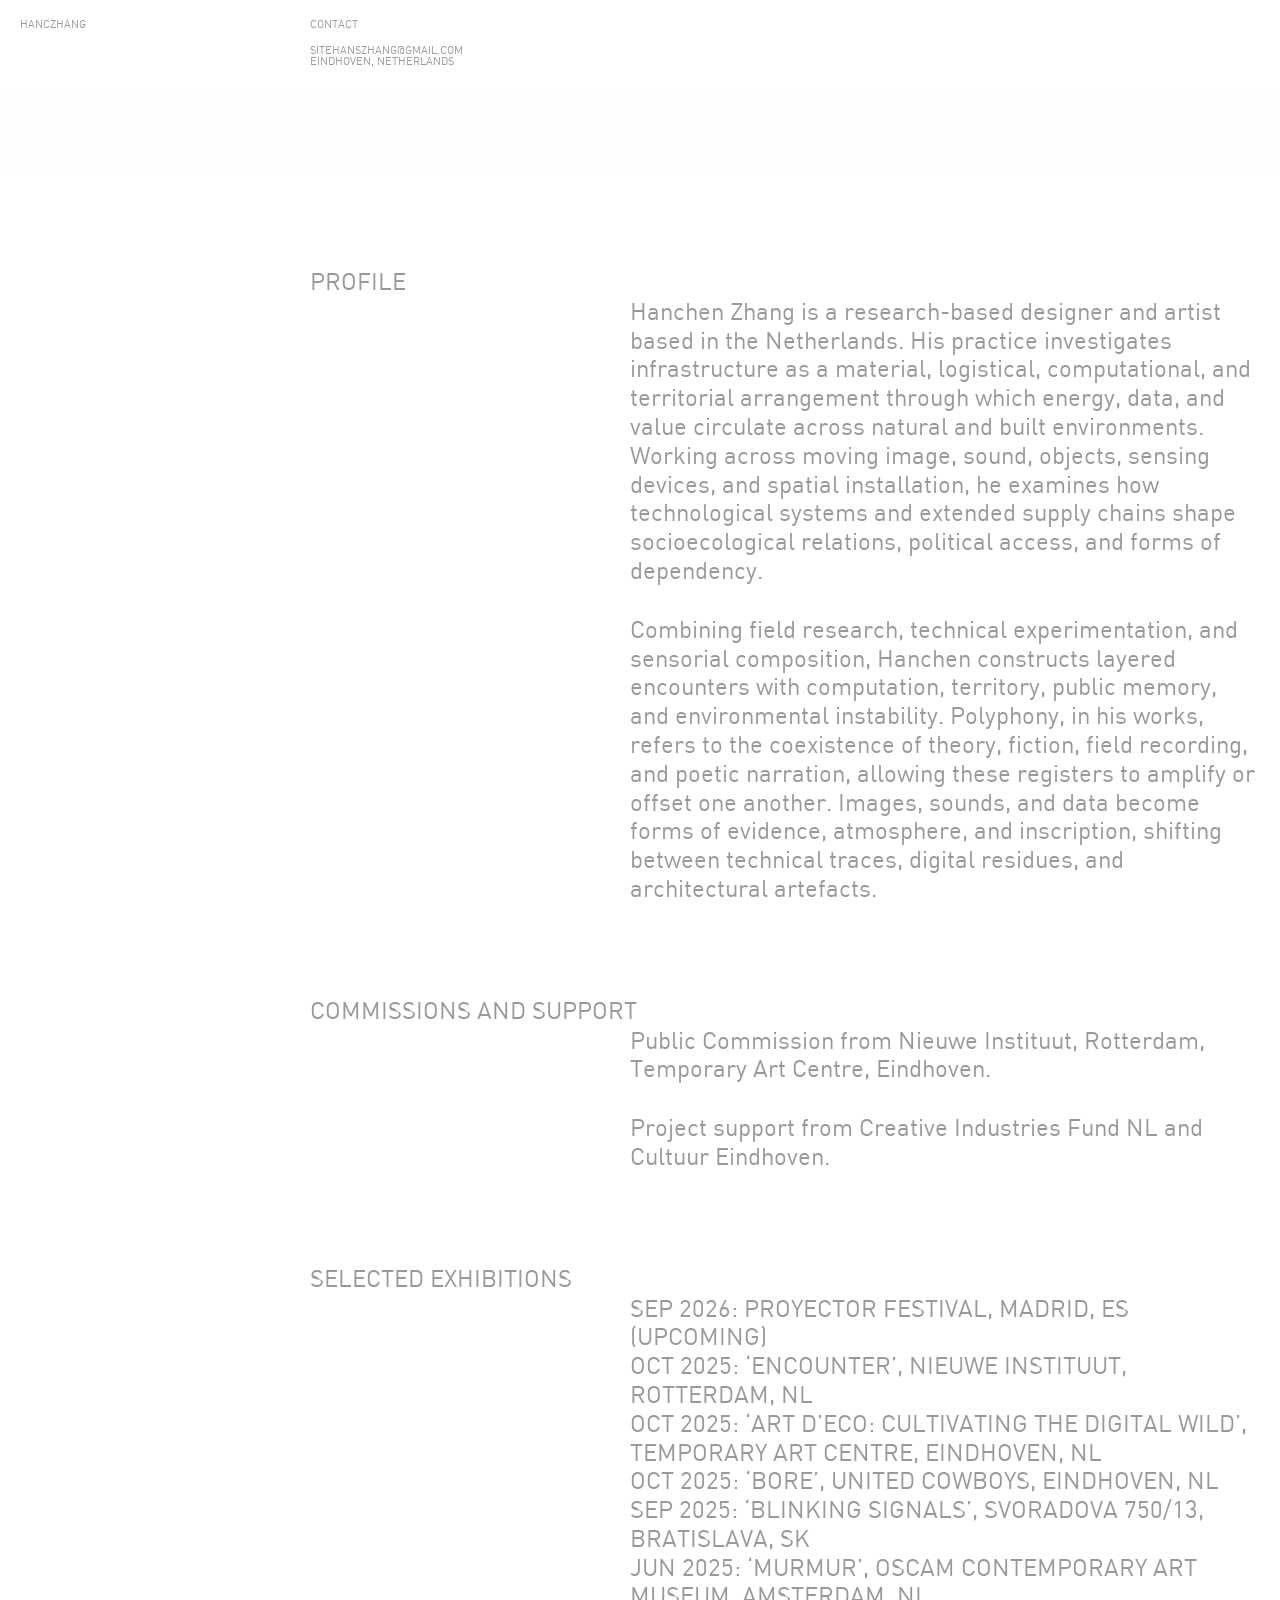
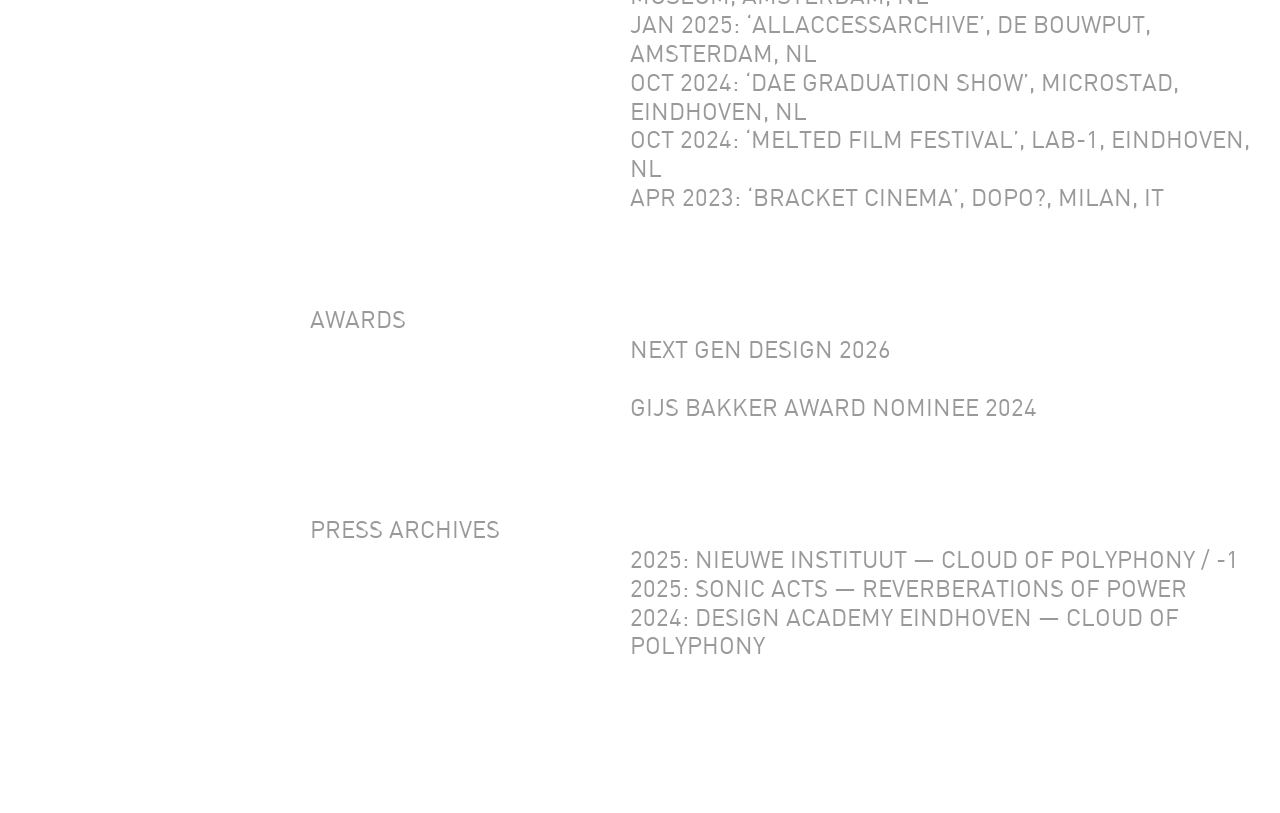
==== about.html @ af9d2254 "Add files via upload" ====
<!DOCTYPE html>
<html lang="en">
<head>
  <meta charset="UTF-8" />
  <meta name="viewport" content="width=device-width, initial-scale=1.0" />
  <title>About — Hanczhang</title>
  <link rel="stylesheet" href="css/style.css" />
</head>

<body class="page-about">
  <header class="about-header">
    <a class="about-brand" href="index.html">HANCZHANG</a>

    <div class="about-contact">
      <p>CONTACT</p>
      <p>
        <a href="mailto:sitehanszhang@gmail.com">SITEHANSZHANG@GMAIL.COM</a><br />
        EINDHOVEN, NETHERLANDS
      </p>
    </div>
  </header>

  <main class="about-content">
    <section class="about-section profile-section">
      <h1>PROFILE</h1>
      <div class="about-body">
        <p>
          Hanchen Zhang is a research-based designer and artist based in the Netherlands. His practice investigates infrastructure as a material, logistical, computational, and territorial arrangement through which energy, data, and value circulate across natural and built environments. Working across moving image, sound, objects, sensing devices, and spatial installation, he examines how technological systems and extended supply chains shape socioecological relations, political access, and forms of dependency.
        </p>

        <p>
          Combining field research, technical experimentation, and sensorial composition, Hanchen constructs layered encounters with computation, territory, public memory, and environmental instability. Polyphony, in his works, refers to the coexistence of theory, fiction, field recording, and poetic narration, allowing these registers to amplify or offset one another. Images, sounds, and data become forms of evidence, atmosphere, and inscription, shifting between technical traces, digital residues, and architectural artefacts.
        </p>
      </div>
    </section>

    <section class="about-section">
      <h2>COMMISSIONS AND SUPPORT</h2>
      <div class="about-body">
        <p>
          Public Commission from
          <a href="#" target="_blank" rel="noopener noreferrer">Nieuwe Instituut</a>,
          Rotterdam,
          <a href="#" target="_blank" rel="noopener noreferrer">Temporary Art Centre</a>,
          Eindhoven.
        </p>

        <p>
          Project support from
          <a href="#" target="_blank" rel="noopener noreferrer">Creative Industries Fund NL</a>
          and Cultuur Eindhoven.
        </p>
      </div>
    </section>

    <section class="about-section">
      <h2>SELECTED EXHIBITIONS</h2>
      <div class="about-body">
        <p>
          SEP 2026: PROYECTOR FESTIVAL, MADRID, ES (UPCOMING)<br />
          OCT 2025: ‘ENCOUNTER’, NIEUWE INSTITUUT, ROTTERDAM, NL<br />
          OCT 2025: ‘ART D’ECO: CULTIVATING THE DIGITAL WILD’, TEMPORARY ART CENTRE, EINDHOVEN, NL<br />
          OCT 2025: ‘BORE’, UNITED COWBOYS, EINDHOVEN, NL<br />
          SEP 2025: ‘BLINKING SIGNALS’, SVORADOVA 750/13, BRATISLAVA, SK<br />
          JUN 2025: ‘MURMUR’, OSCAM CONTEMPORARY ART MUSEUM, AMSTERDAM, NL<br />
          JAN 2025: ‘ALLACCESSARCHIVE’, DE BOUWPUT, AMSTERDAM, NL<br />
          OCT 2024: ‘DAE GRADUATION SHOW’, MICROSTAD, EINDHOVEN, NL<br />
          OCT 2024: ‘MELTED FILM FESTIVAL’, LAB-1, EINDHOVEN, NL<br />
          APR 2023: ‘BRACKET CINEMA’, DOPO?, MILAN, IT
        </p>
      </div>
    </section>

    <section class="about-section">
      <h2>AWARDS</h2>
      <div class="about-body">
        <p>NEXT GEN DESIGN 2026</p>
        <p>GIJS BAKKER AWARD NOMINEE 2024</p>
      </div>
    </section>

    <section class="about-section press-section">
      <h2>PRESS ARCHIVES</h2>
      <div class="about-body">
        <p>
          2025:
          <a href="#" target="_blank" rel="noopener noreferrer">NIEUWE INSTITUUT — CLOUD OF POLYPHONY / -1</a><br />
          2025:
          <a href="#" target="_blank" rel="noopener noreferrer">SONIC ACTS — REVERBERATIONS OF POWER</a><br />
          2024:
          <a href="#" target="_blank" rel="noopener noreferrer">DESIGN ACADEMY EINDHOVEN — CLOUD OF POLYPHONY</a>
        </p>
      </div>
    </section>
  </main>
</body>
</html>
---- css/style.css ----
/* =========================================================
   GLOBAL TUNING VARIABLES
   Change these first before editing individual sections.
   ========================================================= */

:root {
  --main-bg: rgb(189, 204, 212);
  --about-bg: rgb(255, 255, 255);

  --text-grey: rgb(153, 153, 153);
  --panel-fill: rgb(51, 51, 51);
  --panel-stroke: rgb(128, 128, 128);

  --font-main: "DIN Regular Web", Arial, sans-serif;

  /* Font-weight tuning:
     400 = true DIN Regular
     500 = slightly boldened DIN Regular, recommended test setting
     600 = stronger synthetic weight
     700 = browser-synthesised bold, probably too heavy
  */
  --site-font-weight: 600;

  --small-text-size: 11px;
  --about-body-size: 24px;
  --about-body-offset: calc(var(--about-body-size) * 1.2);

  --header-padding-x: 20px;
  --header-padding-y: 20px;
  --header-height: 120px;
  --header-column-width: 260px;
  --header-column-gap: 30px;

  --project-side-margin: 54px;
  --project-top-margin: 13vh;
  --project-bottom-margin: 13vh;
  --project-panel-radius: 8px;
  --project-panel-border: 1px;

  --project-codebar-height: 24px;
  --project-bottom-height: 188px;
  --project-panel-gap: 5px;

  --project-text-pad-x: 10px;
  --project-text-pad-y: 10px;
  --project-description-column-gap: 42px;

  --motion-fast: 450ms;
  --motion-medium: 700ms;
}

/* =========================================================
   WEBFONT
   Loads local DIN Regular.
   ========================================================= */

@font-face {
  font-family: "DIN Regular Web";
  src: url("../assets/fonts/dinregularwebfont.woff") format("woff");
  font-weight: 400;
  font-style: normal;
  font-display: block;
}

* {
  box-sizing: border-box;
}

html,
body {
  margin: 0;
  min-height: 100%;
  font-family: var(--font-main);
  font-weight: var(--site-font-weight);
  color: var(--text-grey);
}

button,
a {
  font: inherit;
  color: inherit;
}

button {
  padding: 0;
  border: 0;
  background: none;
  cursor: pointer;
  text-align: left;
}

a {
  text-decoration: none;
}

a:hover,
button:hover {
  text-decoration: underline;
  text-underline-offset: 2px;
}
/* =========================================================
   HIDE SCROLLBARS
   Scroll still works, but the visible scrollbar is removed.
   ========================================================= */

html,
body,
.page-about,
.project-rail,
.header-grid {
  scrollbar-width: none;        /* Firefox */
  -ms-overflow-style: none;     /* Older Microsoft browsers */
}

html::-webkit-scrollbar,
body::-webkit-scrollbar,
.page-about::-webkit-scrollbar,
.project-rail::-webkit-scrollbar,
.header-grid::-webkit-scrollbar {
  display: none;                /* Chrome, Safari, Edge */
  width: 0;
  height: 0;
}
/* =========================================================
   MAIN PAGE
   ========================================================= */

.page-main {
  background: var(--main-bg);
  overflow: hidden;
}

.main-stage {
  position: fixed;
  inset: 0;
  background: var(--main-bg);
  overflow: hidden;
  transition: opacity var(--motion-medium) ease, filter var(--motion-medium) ease;
}

.main-stage.is-dimmed {
  opacity: 0.35;
  filter: blur(1px);
}

.visual-field {
  position: absolute;
  inset: 0;
  background: var(--main-bg);
  cursor: pointer;
  z-index: 1;
}

.visual-field img,
.visual-field video {
  width: 100%;
  height: 100%;
  display: block;
  object-fit: cover;
}

.visual-placeholder {
  width: 100%;
  height: 100%;
  display: grid;
  place-items: center;
  background: var(--main-bg);
  color: var(--text-grey);
  font-size: var(--small-text-size);
  letter-spacing: 0.01em;
  text-transform: uppercase;
}

/* Header is the invisible top interaction zone. */

.site-header {
  position: fixed;
  top: 20px;
  left: 20px;
  right: 20px;
  z-index: 20;
  color: var(--text-grey);
  font-size: var(--small-text-size);
  line-height: 1.05;
  font-weight: 500;
  text-transform: uppercase;
  transform: none;
  transition: none;
}

.header-grid {
  display: grid;
  grid-template-columns:
    var(--header-column-width)
    var(--header-column-width)
    var(--header-column-width)
    var(--header-column-width)
    var(--header-column-width)
    var(--header-column-width);
  column-gap: var(--header-column-gap);
  align-items: start;
  transform: none;
  transition: none;
}

.header-column:not(.brand-column) {
  opacity: 0;
  pointer-events: none;
  transition: opacity var(--motion-fast) ease;
}

.site-header:hover .header-column:not(.brand-column) {
  opacity: 1;
  pointer-events: auto;
}


.brand-button {
  display: block;
  color: var(--text-grey);
  text-transform: uppercase;
  line-height: 1.05;
}

.brand-sub-link {
  display: block;
  color: var(--text-grey);
  text-transform: uppercase;
  line-height: 1.05;
  opacity: 0;
  pointer-events: none;
  transition: opacity var(--motion-fast) ease;
}

.site-header:hover .brand-sub-link {
  opacity: 1;
  pointer-events: auto;
}

.filter-title {
  margin: 0 0 12px 0;
  text-transform: uppercase;
}

.filter-button,
.project-button,
.about-link {
  display: block;
  margin: 0;
  line-height: 1.05;
  text-transform: uppercase;
}

.filter-button.is-active,
.project-button.is-matching {
  text-decoration: underline;
  text-underline-offset: 2px;
}

.project-button {
  white-space: nowrap;
}

/* =========================================================
   PROJECT OVERLAY
   ========================================================= */

.project-overlay {
  position: fixed;
  inset: 0;
  z-index: 20;
  background: rgba(189, 204, 212, 0.82);
  opacity: 0;
  pointer-events: none;
  transition: opacity var(--motion-medium) ease;
}

.project-overlay.is-open {
  opacity: 1;
  pointer-events: auto;
}

.project-shell {
  position: absolute;
  left: var(--project-side-margin);
  right: var(--project-side-margin);
  top: var(--project-top-margin);
  bottom: var(--project-bottom-margin);
  display: flex;
  flex-direction: column;
  gap: var(--project-panel-gap);
  transform: translateY(36px);
  opacity: 0;
  transition:
    transform var(--motion-medium) ease,
    opacity var(--motion-medium) ease;
}

.project-overlay.is-open .project-shell {
  transform: translateY(0);
  opacity: 1;
}

.project-panel {
  background: var(--panel-fill);
  border: var(--project-panel-border) solid var(--panel-stroke);
  border-radius: var(--project-panel-radius);
  color: var(--text-grey);
  font-size: var(--small-text-size);
  line-height: 1.15;
  overflow: hidden;
}

.project-codebar {
  height: var(--project-codebar-height);
  flex: 0 0 var(--project-codebar-height);
  display: flex;
  align-items: center;
  padding: 0 10px;
  text-transform: uppercase;
}

.project-visual-panel {
  flex: 1 1 auto;
  min-height: 220px;
}

.project-rail {
  height: 100%;
  display: flex;
  overflow-x: auto;
  overflow-y: hidden;
  scroll-behavior: smooth;
}

.project-rail img,
.project-rail video {
  height: 100%;
  width: auto;
  flex: 0 0 auto;
  display: block;
  object-fit: contain;
  background: var(--panel-fill);
}

.project-asset-placeholder {
  height: 100%;
  min-width: 560px;
  display: grid;
  place-items: center;
  color: var(--text-grey);
  background: var(--panel-fill);
  border-right: 1px solid rgba(128, 128, 128, 0.45);
  text-transform: uppercase;
}

.project-bottom-grid {
  height: var(--project-bottom-height);
  flex: 0 0 var(--project-bottom-height);
  display: grid;
  grid-template-columns: 1fr 1fr;
  gap: var(--project-panel-gap);
}

.project-meta-panel,
.project-description-panel {
  padding: var(--project-text-pad-y) var(--project-text-pad-x);
  font-size: var(--small-text-size);
  line-height: 1.15;
  font-weight: 500;
}

/* Metadata panel:
   one single text frame, top-left, matching the mockup. */
.project-meta-panel {
  display: block;
}

.project-meta-panel p,
.project-meta-details p,
.project-description-panel p {
  margin: 0;
}

.project-meta-details {
  display: none;
}

/* Description panel:
   one text frame with two internal columns. */
.project-description-panel {
  overflow: hidden;
}

.project-description-columns {
  height: 100%;
  column-count: 2;
  column-gap: var(--project-description-column-gap);
  column-fill: balance;
}

.project-description-columns p {
  margin: 0 0 12px 0;
  break-inside: avoid;
}

/* =========================================================
   ABOUT PAGE
   ========================================================= */

.page-about {
  background: var(--about-bg);
  color: var(--text-grey);
  overflow-y: auto;
}

.about-header {
  position: fixed;
  top: 0;
  left: 0;
  width: 100%;
  z-index: 10;
  padding: 20px;
  display: grid;
  grid-template-columns: 260px 260px 1fr;
  column-gap: 30px;
  font-size: var(--small-text-size);
  line-height: 1.05;
  text-transform: uppercase;
  background: transparent;
}

.about-brand {
  grid-column: 1;
}

.about-contact {
  grid-column: 2;
}

.about-contact p {
  margin: 0 0 14px 0;
}

.about-content {
  padding: 1px 0 120px 0;
}

.about-section {
  display: grid;
  grid-template-columns: 260px 290px minmax(320px, 850px);
  column-gap: 30px;
  padding: 0 20px;
  margin-top: 64px;
}

.profile-section {
  margin-top: 270px;
}

.about-section h1,
.about-section h2 {
  grid-column: 2;
  margin: 0;
  font-size: var(--about-body-size);
  line-height: 1.05;
  font-family: var(--font-main);
  font-weight: var(--site-font-weight);
  text-transform: uppercase;
  white-space: nowrap;
}

.about-body {
  grid-column: 3;
  padding-top: var(--about-body-offset);
  font-size: var(--about-body-size);
  line-height: 1.2;
  font-family: var(--font-main);
  font-weight: var(--site-font-weight);
}
.about-body p {
  margin: 0 0 30px 0;
}

.about-body a {
  text-decoration: none;
}

.about-body a:hover {
  text-decoration: underline;
  text-underline-offset: 3px;
}

/* =========================================================
   RESPONSIVE FALLBACK
   This does not define the final mobile design.
   It only prevents the first prototype from breaking badly.
   ========================================================= */

@media (max-width: 900px) {
  :root {
    --about-body-size: 18px;
    --header-column-width: 140px;
    --header-column-gap: 18px;
    --project-side-margin: 18px;
    --project-bottom-height: 230px;
  }

  .header-grid {
    grid-template-columns: repeat(6, var(--header-column-width));
    overflow-x: auto;
  }

  .about-header,
  .about-section {
    grid-template-columns: 1fr;
    row-gap: 18px;
  }

  .about-brand,
  .about-contact,
  .about-section h1,
  .about-section h2,
  .about-body {
    grid-column: 1;
  }

  .about-body {
    padding-top: 0;
  }

  .profile-section {
    margin-top: 180px;
  }

  .project-bottom-grid {
    grid-template-columns: 1fr;
  }

  .project-meta-panel {
    grid-template-columns: 1fr;
    row-gap: 14px;
  }

  .project-description-panel {
    column-count: 1;
  }
}
/* =========================================================
   PROJECT PAGE TEXT FRAME UPDATE
   Metadata and description now follow the COP mockup setup.
   ========================================================= */

.project-meta-panel,
.project-description-panel {
  padding: var(--project-text-pad-y) var(--project-text-pad-x);
  font-size: var(--small-text-size);
  line-height: 1.15;
  font-weight: 500;
}

/* Metadata panel:
   one compact text block, fixed at the top-left of the left lower frame. */
.project-meta-panel {
  display: block;
  overflow: hidden;
}

.project-meta-details {
  display: block;
  height: 100%;
}

.project-meta-details p {
  margin: 0;
}

/* Description panel:
   one text frame with two internal columns, matching the COP reference. */
.project-description-panel {
  display: block;
  overflow: hidden;
}

.project-description-text {
  height: 100%;
  column-count: 2;
  column-gap: var(--project-description-column-gap);
  column-fill: balance;
}

.project-description-text p {
  margin: 0 0 12px 0;
  break-inside: avoid;
}

.project-description-text p:last-child {
  margin-bottom: 0;
}

/* Mobile / narrow fallback:
   description returns to one column to avoid unreadable compressed text. */
@media (max-width: 900px) {
  .project-description-text {
    column-count: 1;
  }
}

/* =========================================================
   PROJECT DESCRIPTION TEXT FLOW
   Sequential two-column flow inside the right lower panel.
   ========================================================= */

.project-description-panel {
  display: block;
  overflow: hidden;
  padding: var(--project-text-pad-y) var(--project-text-pad-x);
  text-align: left;
}

/* 
   This is the actual text frame.
   Text starts at the left edge of the right panel,
   fills the first column vertically,
   then continues into the second column.
*/
.project-description-text {
  width: 100%;
  height: 100%;

  column-count: 2;
  column-gap: var(--project-description-column-gap);
  column-fill: auto;

  text-align: left;
}

/* 
   Paragraphs remain part of one flowing text frame.
   Do not use break-inside: avoid here, because the reference layout
   allows text to continue naturally into the next column.
*/
.project-description-text p {
  margin: 0 0 12px 0;
  break-inside: auto;
}

/* Removes extra spacing after the final paragraph. */
.project-description-text p:last-child {
  margin-bottom: 0;
}

/* Narrow-screen fallback. */
@media (max-width: 900px) {
  .project-description-text {
    column-count: 1;
  }
}
/* =========================================================
   ABOUT PAGE HEADER FADE MASK
   Makes scrolling body text fade out before it reaches
   the fixed About header.
   ========================================================= */

:root {
  /* Total height of the fade zone from the top of the viewport. */
  --about-header-fade-height: 170px;

  /* Fully opaque zone behind the fixed header.
     Increase this if body text still visually touches the header. */
  --about-header-solid-height: 88px;

  /* Layer order:
     content < fade mask < header */
  --about-content-z: 1;
  --about-fade-z: 20;
  --about-header-z: 30;
}

/* Keeps the About page as the local stacking context. */
.page-about {
  position: relative;
}

/* The fixed fade veil.
   It sits above the scrolling body content,
   but below the fixed About header. */
.page-about::before {
  content: "";
  position: fixed;
  top: 0;
  left: 0;
  width: 100%;
  height: var(--about-header-fade-height);
  z-index: var(--about-fade-z);
  pointer-events: none;

  background: linear-gradient(
    to bottom,
    var(--about-bg) 0,
    var(--about-bg) var(--about-header-solid-height),
    rgba(255, 255, 255, 0) 100%
  );
}

/* Header remains fully visible above the fade veil. */
.about-header {
  z-index: var(--about-header-z);
}

/* Body content scrolls underneath the fade veil. */
.about-content {
  position: relative;
  z-index: var(--about-content-z);
}
/* =========================================================
   ABOUT PAGE FONT WEIGHT NORMALISATION
   Forces About page title and body text to use the same
   locally hosted DIN Regular file.
   ========================================================= */

.page-about,
.page-about button,
.page-about a {
  font-family: var(--font-main);
  font-weight: 400;
}

.about-header,
.about-brand,
.about-contact,
.about-section h1,
.about-section h2,
.about-body {
  font-family: var(--font-main);
  font-weight: 400;
}
/* =========================================================
   ABOUT PAGE FONT WEIGHT NORMALISATION
   ========================================================= */

.page-about,
.page-about button,
.page-about a {
  font-family: var(--font-main);
  font-weight: 400;
}

.about-header,
.about-brand,
.about-contact,
.about-section h1,
.about-section h2,
.about-body {
  font-family: var(--font-main);
  font-weight: 400;
}
/* =========================================================
   ABOUT PAGE FONT WEIGHT NORMALISATION
   Forces About page title and body text to use DIN Medium.
   ========================================================= */

.page-about,
.page-about button,
.page-about a {
  font-family: var(--font-main);
  font-weight: 500;
}

.about-header,
.about-brand,
.about-contact,
.about-section h1,
.about-section h2,
.about-body {
  font-family: var(--font-main);
  font-weight: 500;
}
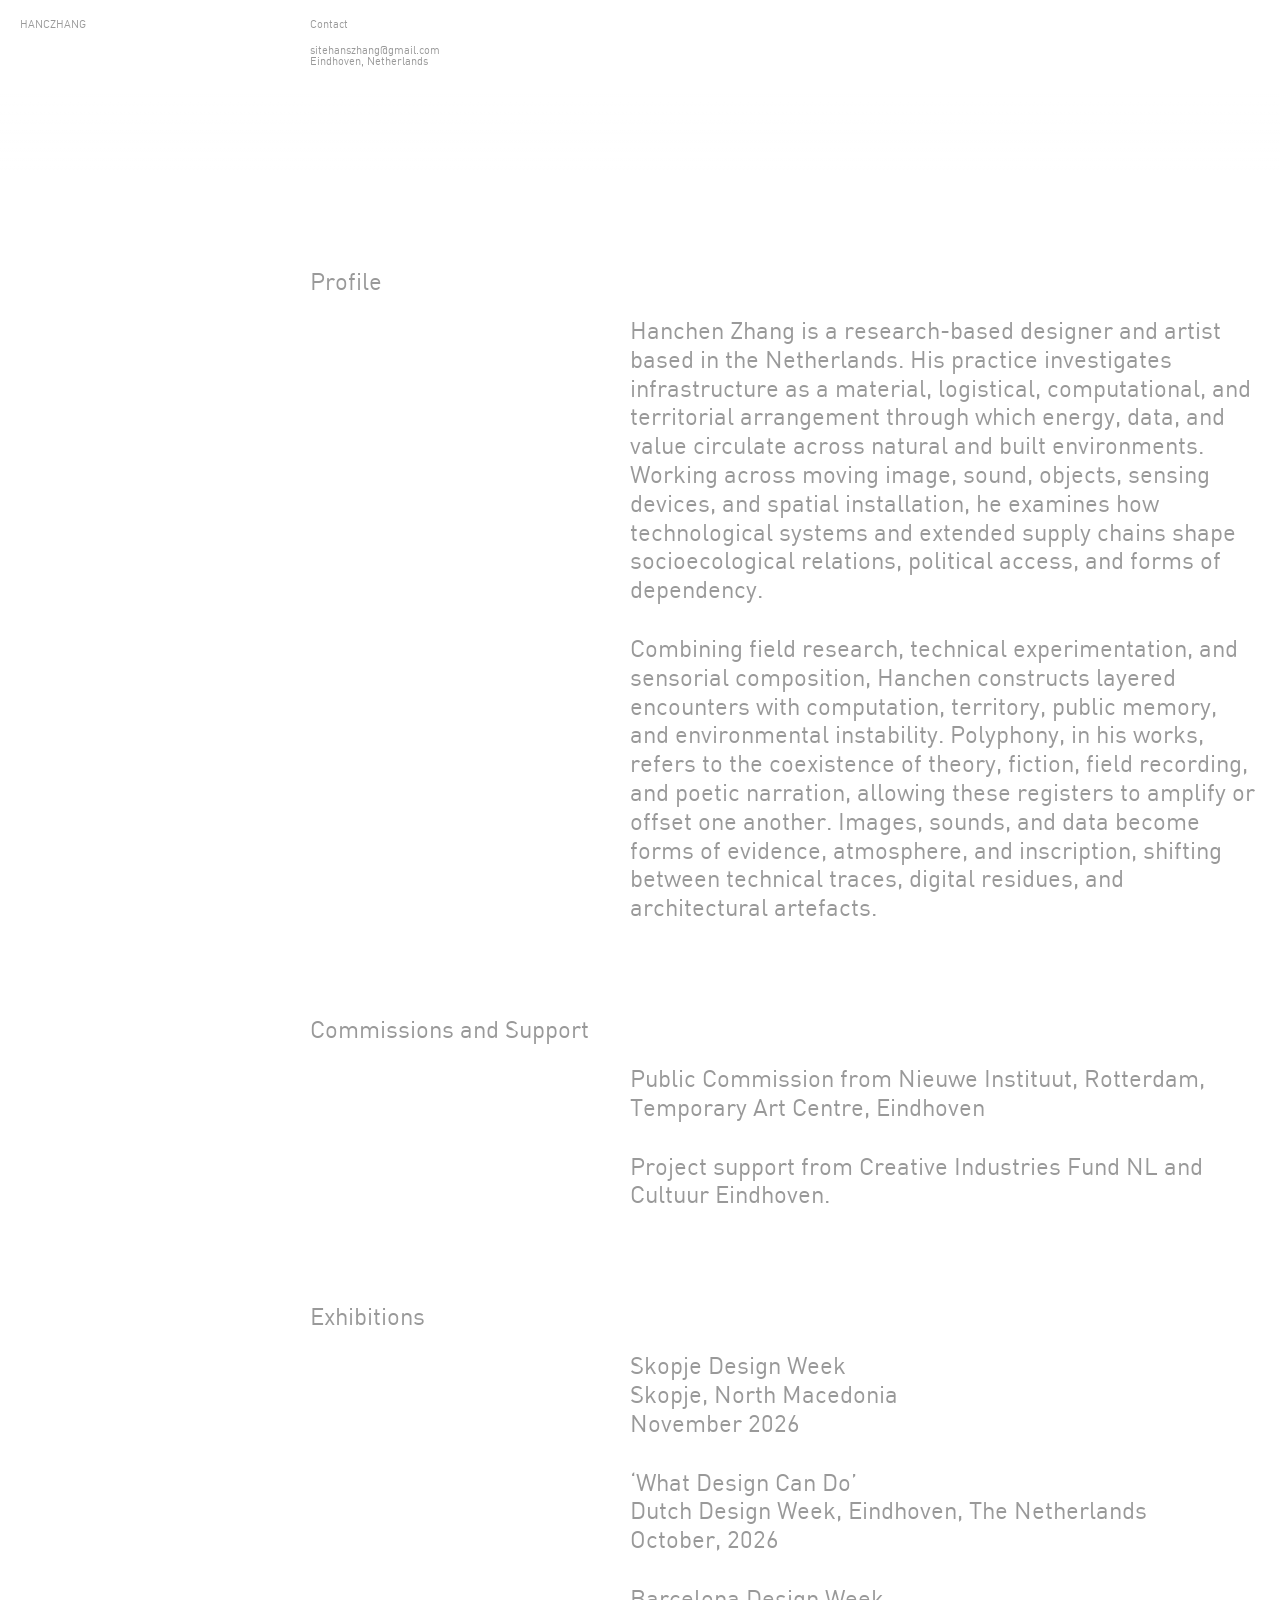
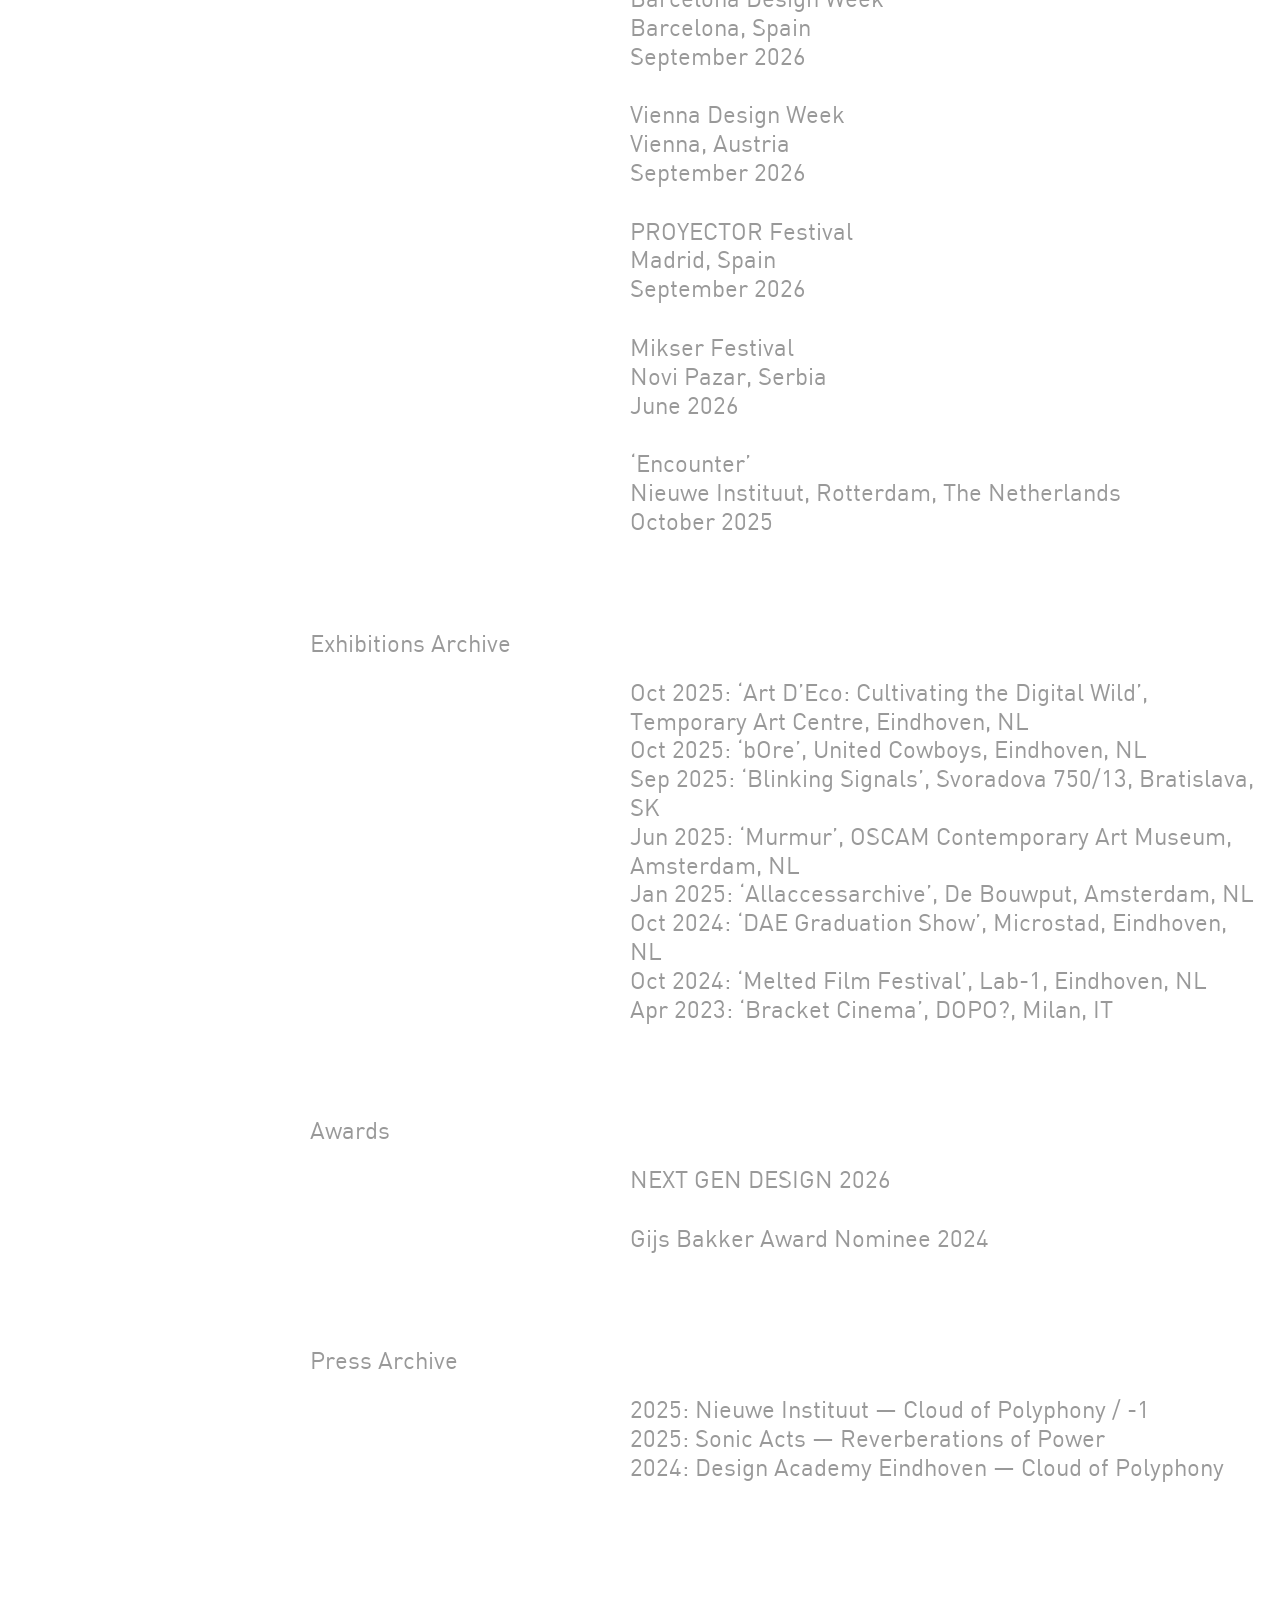
==== commit 8611bfcf: "Add files via upload" ====
--- a/about.html
+++ b/about.html
@@ -12,17 +12,18 @@
     <a class="about-brand" href="index.html">HANCZHANG</a>
 
     <div class="about-contact">
-      <p>CONTACT</p>
+      <p>Contact</p>
       <p>
-        <a href="mailto:sitehanszhang@gmail.com">SITEHANSZHANG@GMAIL.COM</a><br />
-        EINDHOVEN, NETHERLANDS
+        <a href="mailto:sitehanszhang@gmail.com">sitehanszhang@gmail.com</a><br />
+        Eindhoven, Netherlands
       </p>
     </div>
   </header>
 
   <main class="about-content">
     <section class="about-section profile-section">
-      <h1>PROFILE</h1>
+      <h1>Profile</h1>
+
       <div class="about-body">
         <p>
           Hanchen Zhang is a research-based designer and artist based in the Netherlands. His practice investigates infrastructure as a material, logistical, computational, and territorial arrangement through which energy, data, and value circulate across natural and built environments. Working across moving image, sound, objects, sensing devices, and spatial installation, he examines how technological systems and extended supply chains shape socioecological relations, political access, and forms of dependency.
@@ -35,60 +36,147 @@
     </section>
 
     <section class="about-section">
-      <h2>COMMISSIONS AND SUPPORT</h2>
+      <h2>Commissions and Support</h2>
+
       <div class="about-body">
         <p>
-          Public Commission from
-          <a href="#" target="_blank" rel="noopener noreferrer">Nieuwe Instituut</a>,
-          Rotterdam,
-          <a href="#" target="_blank" rel="noopener noreferrer">Temporary Art Centre</a>,
-          Eindhoven.
+          Public Commission from Nieuwe Instituut, Rotterdam, Temporary Art Centre, Eindhoven
         </p>
 
         <p>
-          Project support from
-          <a href="#" target="_blank" rel="noopener noreferrer">Creative Industries Fund NL</a>
-          and Cultuur Eindhoven.
+          Project support from Creative Industries Fund NL and Cultuur Eindhoven.
         </p>
       </div>
     </section>
 
     <section class="about-section">
-      <h2>SELECTED EXHIBITIONS</h2>
+      <h2>Exhibitions</h2>
+
       <div class="about-body">
         <p>
-          SEP 2026: PROYECTOR FESTIVAL, MADRID, ES (UPCOMING)<br />
-          OCT 2025: ‘ENCOUNTER’, NIEUWE INSTITUUT, ROTTERDAM, NL<br />
-          OCT 2025: ‘ART D’ECO: CULTIVATING THE DIGITAL WILD’, TEMPORARY ART CENTRE, EINDHOVEN, NL<br />
-          OCT 2025: ‘BORE’, UNITED COWBOYS, EINDHOVEN, NL<br />
-          SEP 2025: ‘BLINKING SIGNALS’, SVORADOVA 750/13, BRATISLAVA, SK<br />
-          JUN 2025: ‘MURMUR’, OSCAM CONTEMPORARY ART MUSEUM, AMSTERDAM, NL<br />
-          JAN 2025: ‘ALLACCESSARCHIVE’, DE BOUWPUT, AMSTERDAM, NL<br />
-          OCT 2024: ‘DAE GRADUATION SHOW’, MICROSTAD, EINDHOVEN, NL<br />
-          OCT 2024: ‘MELTED FILM FESTIVAL’, LAB-1, EINDHOVEN, NL<br />
-          APR 2023: ‘BRACKET CINEMA’, DOPO?, MILAN, IT
+          Skopje Design Week<br />
+          Skopje, North Macedonia<br />
+          November 2026
+        </p>
+
+        <p>
+          ‘What Design Can Do’<br />
+          Dutch Design Week, Eindhoven, The Netherlands<br />
+          October, 2026
+        </p>
+
+        <p>
+          Barcelona Design Week<br />
+          Barcelona, Spain<br />
+          September 2026
+        </p>
+
+        <p>
+          Vienna Design Week<br />
+          Vienna, Austria<br />
+          September 2026
+        </p>
+
+        <p>
+          PROYECTOR Festival<br />
+          Madrid, Spain<br />
+          September 2026
+        </p>
+
+        <p>
+          Mikser Festival<br />
+          Novi Pazar, Serbia<br />
+          June 2026
+        </p>
+
+        <a
+          class="about-entry-link"
+          href="https://nieuweinstituut.nl/projects/minus-one/cloud-polyphony-minusone"
+          target="_blank"
+          rel="noopener noreferrer"
+        >
+          <span class="about-link-title">‘Encounter’</span><br />
+          Nieuwe Instituut, Rotterdam, The Netherlands<br />
+          October 2025
+        </a>
+      </div>
+    </section>
+
+    <section class="about-section">
+      <h2>Exhibitions Archive</h2>
+
+      <div class="about-body">
+        <p>
+          Oct 2025: ‘Art D’Eco: Cultivating the Digital Wild’, Temporary Art Centre, Eindhoven, NL<br />
+          Oct 2025: ‘bOre’, United Cowboys, Eindhoven, NL<br />
+          Sep 2025: ‘Blinking Signals’, Svoradova 750/13, Bratislava, SK<br />
+          Jun 2025: ‘Murmur’, OSCAM Contemporary Art Museum, Amsterdam, NL<br />
+          Jan 2025: ‘Allaccessarchive’, De Bouwput, Amsterdam, NL<br />
+          Oct 2024: ‘DAE Graduation Show’, Microstad, Eindhoven, NL<br />
+          Oct 2024: ‘Melted Film Festival’, Lab-1, Eindhoven, NL<br />
+          Apr 2023: ‘Bracket Cinema’, DOPO?, Milan, IT
         </p>
       </div>
     </section>
 
     <section class="about-section">
-      <h2>AWARDS</h2>
+      <h2>Awards</h2>
+
       <div class="about-body">
-        <p>NEXT GEN DESIGN 2026</p>
-        <p>GIJS BAKKER AWARD NOMINEE 2024</p>
+        <a
+          class="about-entry-link"
+          href="https://nextgendesign.eu/2026/04/09/announcing-the-winners-next-gen-design-2026-futures-worth-living/"
+          target="_blank"
+          rel="noopener noreferrer"
+        >
+          <span class="about-link-title">NEXT GEN DESIGN</span> 2026
+        </a>
+
+        <a
+          class="about-entry-link"
+          href="https://www.designacademy.nl/page/5558/the-nominees-for-the-gijs-bakker-rene-smeets-and-melkweg-awards-2024"
+          target="_blank"
+          rel="noopener noreferrer"
+        >
+          <span class="about-link-title">Gijs Bakker Award Nominee</span> 2024
+        </a>
       </div>
     </section>
 
     <section class="about-section press-section">
-      <h2>PRESS ARCHIVES</h2>
+      <h2>Press Archive</h2>
+
       <div class="about-body">
         <p>
-          2025:
-          <a href="#" target="_blank" rel="noopener noreferrer">NIEUWE INSTITUUT — CLOUD OF POLYPHONY / -1</a><br />
-          2025:
-          <a href="#" target="_blank" rel="noopener noreferrer">SONIC ACTS — REVERBERATIONS OF POWER</a><br />
-          2024:
-          <a href="#" target="_blank" rel="noopener noreferrer">DESIGN ACADEMY EINDHOVEN — CLOUD OF POLYPHONY</a>
+          2025: Nieuwe Instituut —
+          <a
+            class="about-inline-link"
+            href="https://nieuweinstituut.nl/projects/minus-one/cloud-polyphony-minusone"
+            target="_blank"
+            rel="noopener noreferrer"
+          >
+            Cloud of Polyphony / -1
+          </a><br />
+
+          2025: Sonic Acts —
+          <a
+            class="about-inline-link"
+            href="https://sonicacts.com/archive/reverberations-of-power"
+            target="_blank"
+            rel="noopener noreferrer"
+          >
+            Reverberations of Power
+          </a><br />
+
+          2024: Design Academy Eindhoven —
+          <a
+            class="about-inline-link"
+            href="https://www.designacademy.nl/page/2178/cloud-of-polyphony"
+            target="_blank"
+            rel="noopener noreferrer"
+          >
+            Cloud of Polyphony
+          </a>
         </p>
       </div>
     </section>
--- a/css/style.css
+++ b/css/style.css
@@ -23,7 +23,7 @@
 
   --small-text-size: 11px;
   --about-body-size: 24px;
-  --about-body-offset: calc(var(--about-body-size) * 1.2);
+  --about-body-offset: calc(var(--about-body-size) * 2.0);
 
   --header-padding-x: 20px;
   --header-padding-y: 20px;
@@ -126,27 +126,22 @@
    ========================================================= */
 
 .page-main {
-  background: var(--main-bg);
+  background: transparent;
   overflow: hidden;
 }
 
 .main-stage {
   position: fixed;
   inset: 0;
-  background: var(--main-bg);
+  background: transparent;
   overflow: hidden;
   transition: opacity var(--motion-medium) ease, filter var(--motion-medium) ease;
-}
-
-.main-stage.is-dimmed {
-  opacity: 0.35;
-  filter: blur(1px);
 }
 
 .visual-field {
   position: absolute;
   inset: 0;
-  background: var(--main-bg);
+  background: transparent;
   cursor: pointer;
   z-index: 1;
 }
@@ -164,9 +159,12 @@
   height: 100%;
   display: grid;
   place-items: center;
-  background: var(--main-bg);
+
+  background: transparent;
+
   color: var(--text-grey);
   font-size: var(--small-text-size);
+  line-height: 1.05;
   letter-spacing: 0.01em;
   text-transform: uppercase;
 }
@@ -269,7 +267,9 @@
   position: fixed;
   inset: 0;
   z-index: 20;
-  background: rgba(189, 204, 212, 0.82);
+
+  background: transparent;
+
   opacity: 0;
   pointer-events: none;
   transition: opacity var(--motion-medium) ease;
@@ -348,9 +348,14 @@
   min-width: 560px;
   display: grid;
   place-items: center;
+
+  background: transparent;
+  border-right: none;
+
   color: var(--text-grey);
-  background: var(--panel-fill);
-  border-right: 1px solid rgba(128, 128, 128, 0.45);
+  font-size: var(--small-text-size);
+  line-height: 1.05;
+  letter-spacing: 0.01em;
   text-transform: uppercase;
 }
 
@@ -414,20 +419,46 @@
   overflow-y: auto;
 }
 
+/* Fixed header:
+   The header stays in place while the long About content scrolls underneath.
+   It keeps the same small DIN text system as the Main page. */
+
 .about-header {
   position: fixed;
   top: 0;
   left: 0;
   width: 100%;
-  z-index: 10;
+  z-index: 20;
   padding: 20px;
   display: grid;
   grid-template-columns: 260px 260px 1fr;
   column-gap: 30px;
   font-size: var(--small-text-size);
   line-height: 1.05;
-  text-transform: uppercase;
+  font-weight: 700;
+  text-transform: none;
   background: transparent;
+}
+
+/* Fade mask:
+   This creates the soft fade-out area before the scrolling body reaches the header.
+   It prevents the large body text from visually colliding with the fixed header. */
+
+.page-about::before {
+  content: "";
+  position: fixed;
+  top: 0;
+  left: 0;
+  width: 100%;
+  height: 120px;
+  z-index: 15;
+  pointer-events: none;
+  background: linear-gradient(
+    to bottom,
+    rgba(255, 255, 255, 1) 0%,
+    rgba(255, 255, 255, 0.96) 35%,
+    rgba(255, 255, 255, 0) 100%
+  );
 }
 
 .about-brand {
@@ -445,6 +476,11 @@
 .about-content {
   padding: 1px 0 120px 0;
 }
+
+/* About section grid:
+   Column 1 = empty structural margin
+   Column 2 = section title
+   Column 3 = body text */
 
 .about-section {
   display: grid;
@@ -458,39 +494,68 @@
   margin-top: 270px;
 }
 
+/* Section titles:
+   text-transform is disabled so the visible text follows the capitalization
+   written directly inside about.html. */
+
 .about-section h1,
 .about-section h2 {
   grid-column: 2;
   margin: 0;
   font-size: var(--about-body-size);
   line-height: 1.05;
-  font-family: var(--font-main);
-  font-weight: var(--site-font-weight);
-  text-transform: uppercase;
+  font-weight: 700;
+  text-transform: none;
   white-space: nowrap;
 }
+
+/* Body text:
+   The padding-top creates the one-line drop below each section title.
+   Increase --about-body-offset if the body needs to sit lower. */
 
 .about-body {
   grid-column: 3;
   padding-top: var(--about-body-offset);
   font-size: var(--about-body-size);
   line-height: 1.2;
-  font-family: var(--font-main);
-  font-weight: var(--site-font-weight);
-}
+  font-weight: 700;
+}
+
 .about-body p {
   margin: 0 0 30px 0;
 }
 
+/* General About links:
+   Links are visually quiet by default.
+   They only underline on hover, matching the reduced interface logic. */
+
 .about-body a {
+  color: inherit;
   text-decoration: none;
 }
 
-.about-body a:hover {
+/* Block links:
+   Used for entries such as 'Encounter', NEXT GEN DESIGN, and Gijs Bakker Award Nominee.
+   The whole entry is clickable, but only the key title receives underline feedback. */
+
+.about-entry-link {
+  display: block;
+  margin: 0 0 30px 0;
+}
+
+.about-entry-link:hover .about-link-title {
   text-decoration: underline;
   text-underline-offset: 3px;
 }
 
+/* Inline links:
+   Used inside Press Archive lines.
+   Only the project/article title is clickable and underlined on hover. */
+
+.about-inline-link:hover {
+  text-decoration: underline;
+  text-underline-offset: 3px;
+}
 /* =========================================================
    RESPONSIVE FALLBACK
    This does not define the final mobile design.
@@ -775,4 +840,96 @@
 .about-body {
   font-family: var(--font-main);
   font-weight: 500;
+}
+/* =========================================================
+   PROJECT OPEN BACKGROUND FADE
+   Keeps the Main page asset visible behind the Project page,
+   but fades it softly without adding a grey placeholder layer.
+   Paste at the very end of style.css.
+   ========================================================= */
+
+:root {
+  /* Main page fade layer while project page is open.
+     Increase alpha for stronger fade: 0.65
+     Decrease alpha for clearer image: 0.35 */
+  --project-backdrop-fade-color: rgba(0, 0, 0, 0.55);
+
+  /* Image treatment behind the project page.
+     1 = normal brightness
+     0.75 = darker / more recessed */
+  --project-backdrop-brightness: 0.2;
+
+  /* Soft optical separation.
+     Use 0px if you want the background fully sharp. */
+  --project-backdrop-blur: 0.8px;
+}
+
+/* The main stage should not disappear as a whole.
+   The fade is applied only to the visual asset, not to the whole page layer. */
+.main-stage.is-dimmed {
+  opacity: 1;
+  filter: none;
+}
+
+/* Keep the visual field as the local layering area. */
+.visual-field {
+  position: absolute;
+  overflow: hidden;
+  isolation: isolate;
+}
+
+/* Main asset layer.
+   This makes the image/video fade visually while remaining present. */
+.visual-field img,
+.visual-field video {
+  position: relative;
+  z-index: 1;
+  transition:
+    filter var(--motion-medium) ease,
+    opacity var(--motion-medium) ease;
+}
+
+/* Soft fade veil above the main asset.
+   This is not an image file and not a placeholder;
+   it is only a CSS overlay used when a project is open. */
+.visual-field::after {
+  content: "";
+  position: absolute;
+  inset: 0;
+  z-index: 2;
+  pointer-events: none;
+  background: var(--project-backdrop-fade-color);
+  opacity: 0;
+  transition: opacity var(--motion-medium) ease;
+}
+
+/* Active faded state when project page is open. */
+.main-stage.is-dimmed .visual-field img,
+.main-stage.is-dimmed .visual-field video {
+  filter:
+    brightness(var(--project-backdrop-brightness))
+    blur(var(--project-backdrop-blur));
+}
+
+.main-stage.is-dimmed .visual-field::after {
+  opacity: 1;
+}
+
+/* The project overlay itself stays transparent.
+   This prevents a solid grey layer from covering the main page asset. */
+.project-overlay {
+  background: transparent !important;
+}
+
+/* Project page remains above the faded main page. */
+.project-overlay.is-open {
+  opacity: 1;
+  pointer-events: auto;
+}
+
+/* Hide the Main page header while the Project page is open.
+   Remove this block if you want HANCZHANG to remain visible behind projects. */
+.main-stage.is-dimmed .site-header {
+  opacity: 0;
+  pointer-events: none;
 }
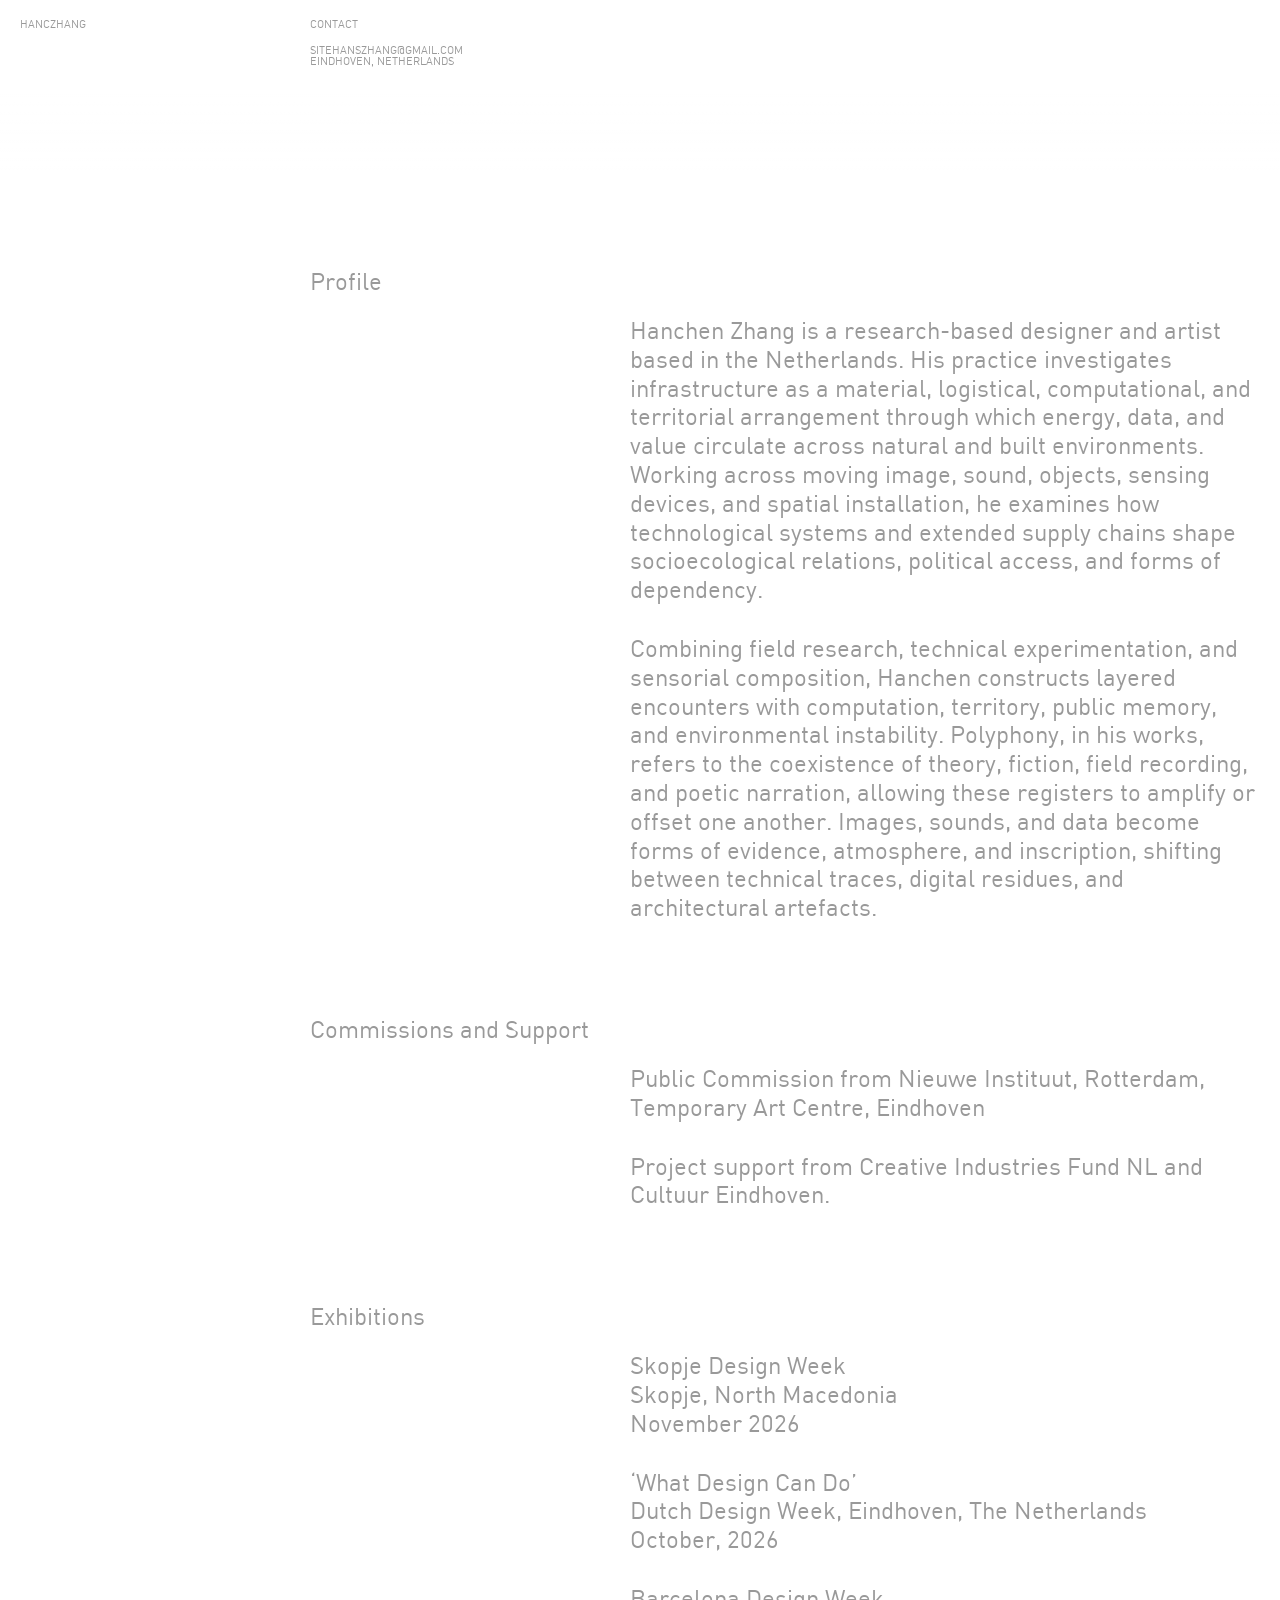
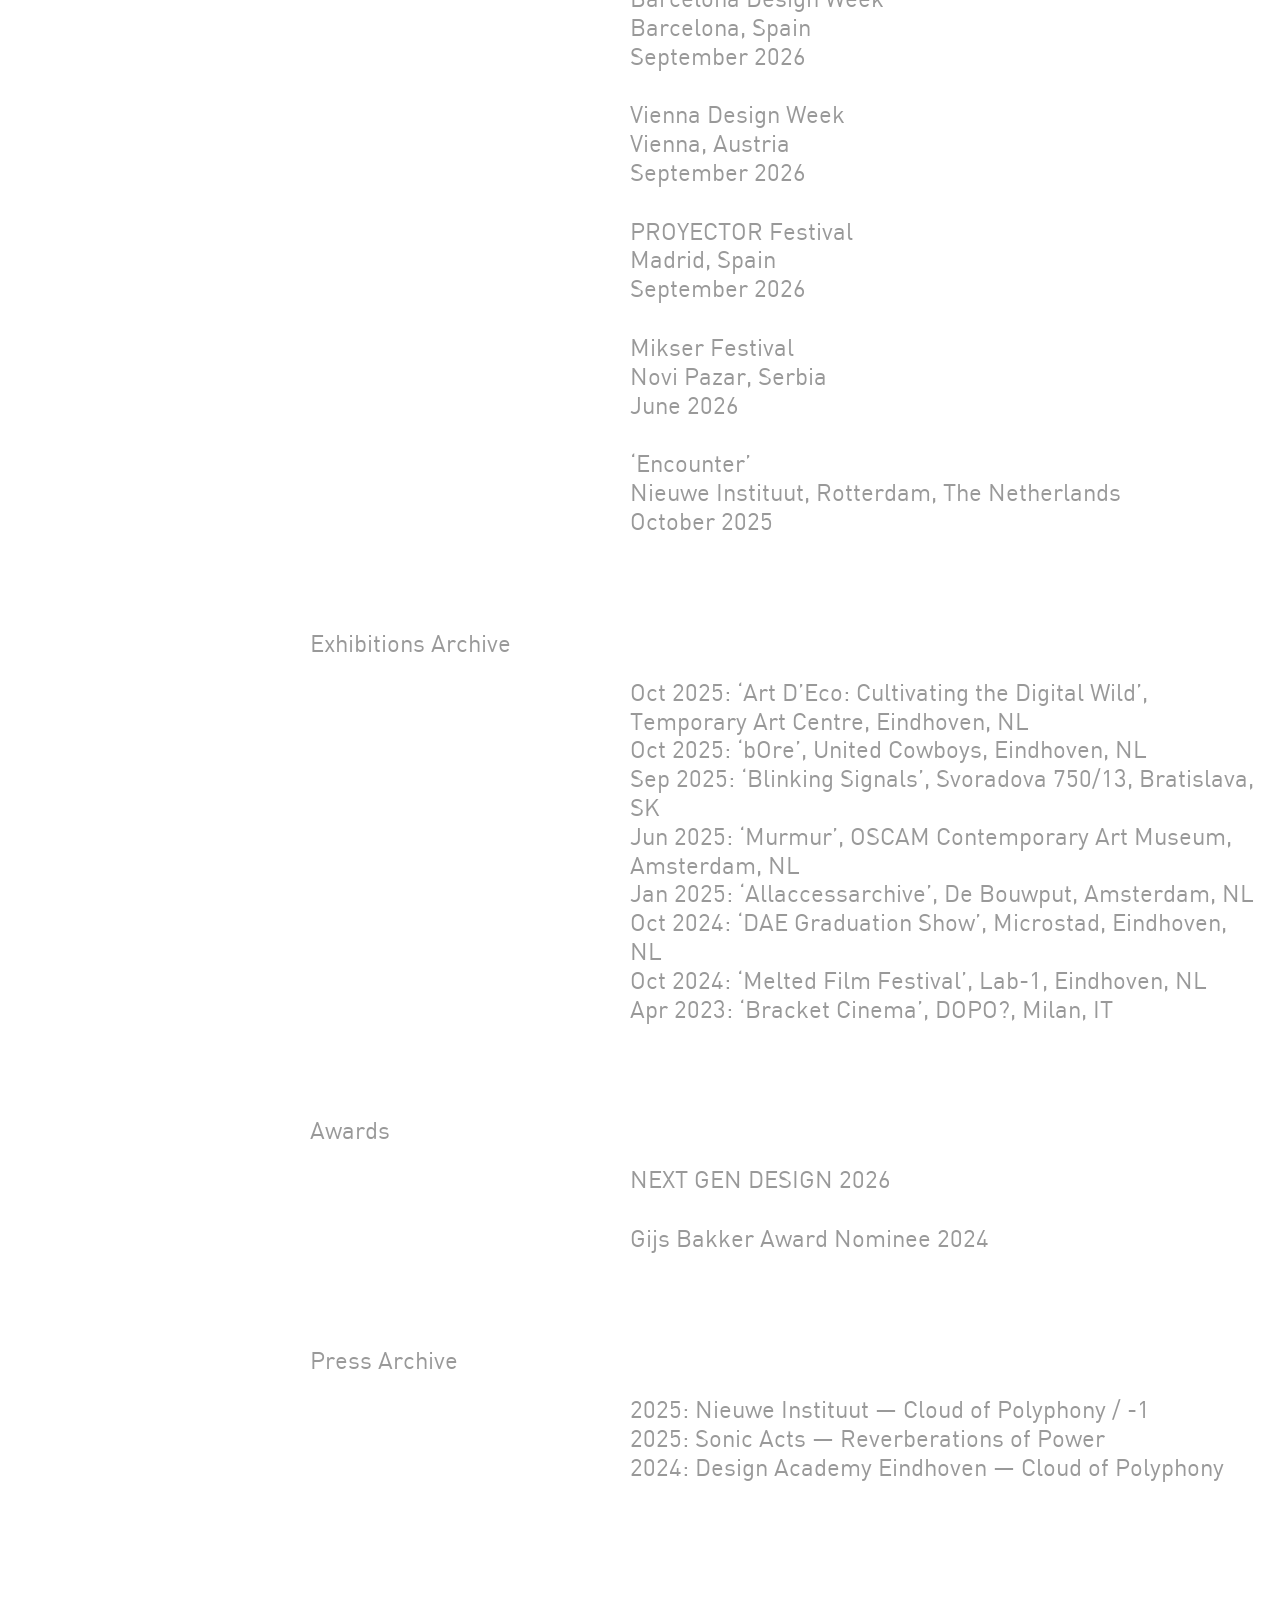
==== commit 43654f6b: "Add files via upload" ====
--- a/about.html
+++ b/about.html
@@ -12,10 +12,10 @@
     <a class="about-brand" href="index.html">HANCZHANG</a>
 
     <div class="about-contact">
-      <p>Contact</p>
+      <p>CONTACT</p>
       <p>
-        <a href="mailto:sitehanszhang@gmail.com">sitehanszhang@gmail.com</a><br />
-        Eindhoven, Netherlands
+        <a href="mailto:sitehanszhang@gmail.com">SITEHANSZHANG@GMAIL.COM</a><br />
+        EINDHOVEN, NETHERLANDS
       </p>
     </div>
   </header>
--- a/css/style.css
+++ b/css/style.css
@@ -932,4 +932,34 @@
 .main-stage.is-dimmed .site-header {
   opacity: 0;
   pointer-events: none;
+}
+/* =========================================================
+   ABOUT PAGE CONTACT TEXT FIX
+   Keeps CONTACT / EMAIL / LOCATION in uppercase,
+   with the same vertical rhythm as the Main page filter header.
+   ========================================================= */
+
+.about-contact {
+  text-transform: uppercase;
+  font-size: var(--small-text-size);
+  line-height: 1.05;
+  font-weight: 400;
+}
+
+.about-contact-title {
+  margin: 0 0 08px 0;
+}
+
+.about-contact-details {
+  margin: 0;
+}
+
+.about-contact a {
+  text-transform: uppercase;
+  text-decoration: none;
+}
+
+.about-contact a:hover {
+  text-decoration: underline;
+  text-underline-offset: 2px;
 }
